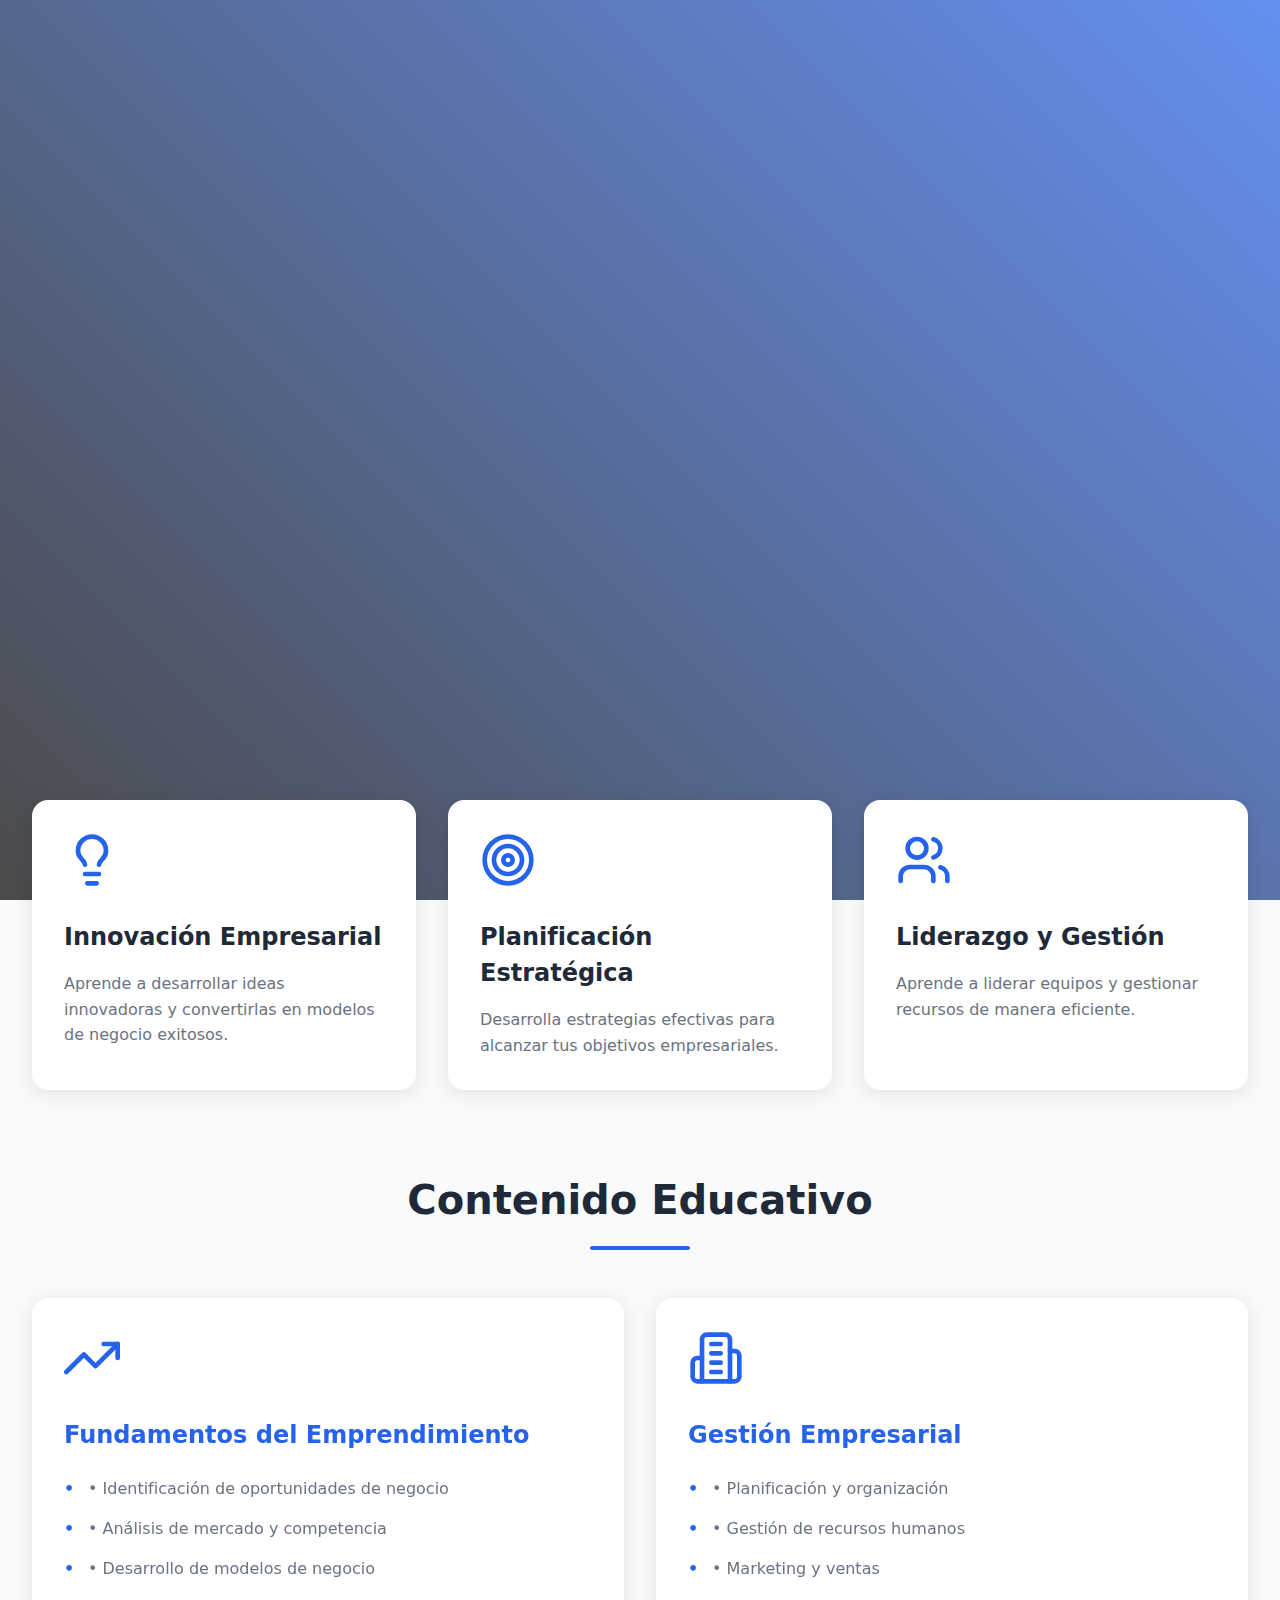
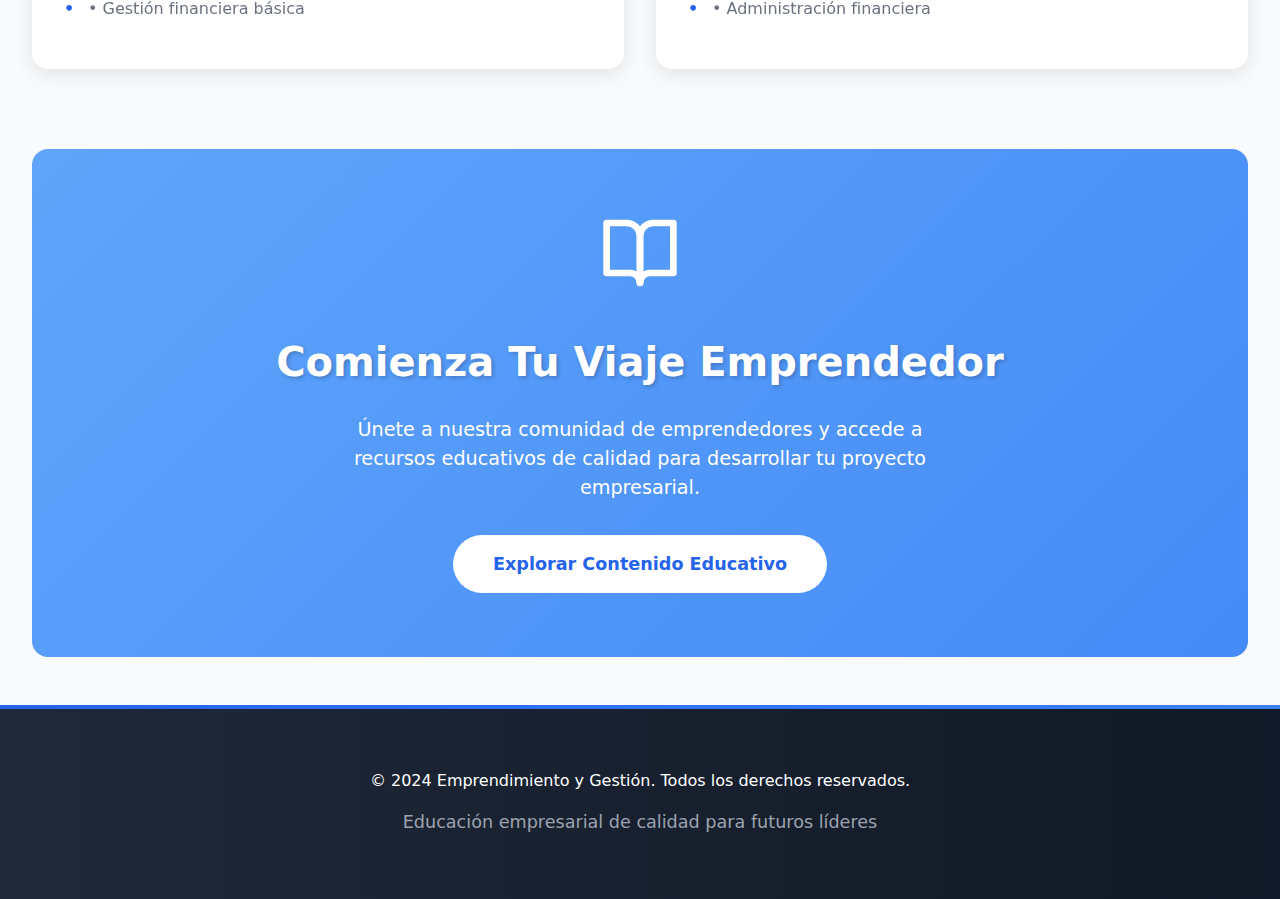
==== index.html @ f1fd8a2b "Add files via upload" ====
<!DOCTYPE html>
<html lang="es">
<head>
    <meta charset="UTF-8">
    <meta name="viewport" content="width=device-width, initial-scale=1.0">
    <title>Emprendimiento y Gestión</title>
    <link rel="stylesheet" href="styles.css">
</head>
<body>
    <div class="min-h-screen">
        <!-- Hero Section -->
        <header class="hero">
            <div class="hero-overlay"></div>
            <div class="hero-content">
                <h1>Emprendimiento y Gestión</h1>
                <p>Descubre las claves del éxito empresarial y desarrolla las habilidades necesarias para convertir tus ideas en realidad</p>
            </div>
        </header>

        <!-- Main Content -->
        <main>
            <!-- Secciones Principales -->
            <section class="features">
                <div class="feature-card">
                    <svg xmlns="http://www.w3.org/2000/svg" class="icon" viewBox="0 0 24 24" fill="none" stroke="currentColor" stroke-width="2" stroke-linecap="round" stroke-linejoin="round">
                        <path d="M15 14c.2-1 .7-1.7 1.5-2.5 1-.9 1.5-2.2 1.5-3.5A6 6 0 0 0 6 8c0 1 .2 2.2 1.5 3.5.7.7 1.3 1.5 1.5 2.5"></path>
                        <path d="M9 18h6"></path>
                        <path d="M10 22h4"></path>
                    </svg>
                    <h3>Innovación Empresarial</h3>
                    <p>Aprende a desarrollar ideas innovadoras y convertirlas en modelos de negocio exitosos.</p>
                </div>
                <div class="feature-card">
                    <svg xmlns="http://www.w3.org/2000/svg" class="icon" viewBox="0 0 24 24" fill="none" stroke="currentColor" stroke-width="2" stroke-linecap="round" stroke-linejoin="round">
                        <circle cx="12" cy="12" r="10"></circle>
                        <circle cx="12" cy="12" r="6"></circle>
                        <circle cx="12" cy="12" r="2"></circle>
                    </svg>
                    <h3>Planificación Estratégica</h3>
                    <p>Desarrolla estrategias efectivas para alcanzar tus objetivos empresariales.</p>
                </div>
                <div class="feature-card">
                    <svg xmlns="http://www.w3.org/2000/svg" class="icon" viewBox="0 0 24 24" fill="none" stroke="currentColor" stroke-width="2" stroke-linecap="round" stroke-linejoin="round">
                        <path d="M16 21v-2a4 4 0 0 0-4-4H6a4 4 0 0 0-4 4v2"></path>
                        <circle cx="9" cy="7" r="4"></circle>
                        <path d="M22 21v-2a4 4 0 0 0-3-3.87"></path>
                        <path d="M16 3.13a4 4 0 0 1 0 7.75"></path>
                    </svg>
                    <h3>Liderazgo y Gestión</h3>
                    <p>Aprende a liderar equipos y gestionar recursos de manera eficiente.</p>
                </div>
            </section>

            <!-- Contenido Educativo -->
            <section class="education">
                <h2>Contenido Educativo</h2>
                <div class="education-grid">
                    <div class="education-card">
                        <svg xmlns="http://www.w3.org/2000/svg" class="icon" viewBox="0 0 24 24" fill="none" stroke="currentColor" stroke-width="2" stroke-linecap="round" stroke-linejoin="round">
                            <path d="M23 6l-9.5 9.5-5-5L1 18"></path>
                            <path d="M17 6h6v6"></path>
                        </svg>
                        <h3>Fundamentos del Emprendimiento</h3>
                        <ul>
                            <li>• Identificación de oportunidades de negocio</li>
                            <li>• Análisis de mercado y competencia</li>
                            <li>• Desarrollo de modelos de negocio</li>
                            <li>• Gestión financiera básica</li>
                        </ul>
                    </div>
                    <div class="education-card">
                        <svg xmlns="http://www.w3.org/2000/svg" class="icon" viewBox="0 0 24 24" fill="none" stroke="currentColor" stroke-width="2" stroke-linecap="round" stroke-linejoin="round">
                            <path d="M6 22V4a2 2 0 0 1 2-2h8a2 2 0 0 1 2 2v18Z"></path>
                            <path d="M6 12H4a2 2 0 0 0-2 2v6a2 2 0 0 0 2 2h2"></path>
                            <path d="M18 9h2a2 2 0 0 1 2 2v9a2 2 0 0 1-2 2h-2"></path>
                            <path d="M10 6h4"></path>
                            <path d="M10 10h4"></path>
                            <path d="M10 14h4"></path>
                            <path d="M10 18h4"></path>
                        </svg>
                        <h3>Gestión Empresarial</h3>
                        <ul>
                            <li>• Planificación y organización</li>
                            <li>• Gestión de recursos humanos</li>
                            <li>• Marketing y ventas</li>
                            <li>• Administración financiera</li>
                        </ul>
                    </div>
                </div>
            </section>

            <!-- Call to Action -->
            <section class="cta">
                <svg xmlns="http://www.w3.org/2000/svg" class="icon" viewBox="0 0 24 24" fill="none" stroke="currentColor" stroke-width="2" stroke-linecap="round" stroke-linejoin="round">
                    <path d="M2 3h6a4 4 0 0 1 4 4v14a3 3 0 0 0-3-3H2z"></path>
                    <path d="M22 3h-6a4 4 0 0 0-4 4v14a3 3 0 0 1 3-3h7z"></path>
                </svg>
                <h2>Comienza Tu Viaje Emprendedor</h2>
                <p>Únete a nuestra comunidad de emprendedores y accede a recursos educativos de calidad para desarrollar tu proyecto empresarial.</p>
                <a href="contenido.html" class="cta-button">Explorar Contenido Educativo</a>
            </section>
        </main>

        <!-- Footer -->
        <footer>
            <p>© 2024 Emprendimiento y Gestión. Todos los derechos reservados.</p>
            <p class="footer-subtitle">Educación empresarial de calidad para futuros líderes</p>
        </footer>
    </div>

    <script src="script.js"></script>
</body>
</html>
---- styles.css ----
/* Base styles */
* {
    margin: 0;
    padding: 0;
    box-sizing: border-box;
}

body {
    font-family: system-ui, -apple-system, sans-serif;
    line-height: 1.5;
    background-color: rgb(249, 250, 251);
    color: #333;
}

.min-h-screen {
    min-height: 100vh;
}

/* Hero Section with Parallax */
.hero {
    position: relative;
    height: 100vh;
    display: flex;
    align-items: center;
    justify-content: center;
    color: white;
    text-align: center;
    overflow: hidden;
}

.hero::before {
    content: '';
    position: absolute;
    top: 0;
    left: 0;
    right: 0;
    bottom: 0;
    background-image: url('https://images.unsplash.com/photo-1552664730-d307ca884978?auto=format&fit=crop&q=80');
    background-size: cover;
    background-position: center;
    background-attachment: fixed;
    transform: scale(1.1);
    z-index: 0;
    transition: transform 0.5s ease-out;
}

.hero:hover::before {
    transform: scale(1.15);
}

.hero-overlay {
    position: absolute;
    top: 0;
    left: 0;
    right: 0;
    bottom: 0;
    background: linear-gradient(45deg, rgba(0,0,0,0.7) 0%, rgba(37,99,235,0.7) 100%);
    z-index: 1;
}

.hero-content {
    position: relative;
    z-index: 2;
    padding: 0 1rem;
    max-width: 800px;
    opacity: 0;
    transform: translateY(20px);
    animation: fadeInUp 1s ease forwards;
}

@keyframes fadeInUp {
    to {
        opacity: 1;
        transform: translateY(0);
    }
}

.hero h1 {
    font-size: 4rem;
    font-weight: bold;
    margin-bottom: 1.5rem;
    text-shadow: 2px 2px 4px rgba(0,0,0,0.3);
}

.hero p {
    font-size: 1.5rem;
    max-width: 36rem;
    margin: 0 auto;
    text-shadow: 1px 1px 2px rgba(0,0,0,0.3);
}

/* Features Section with Hover Effects */
.features {
    display: grid;
    grid-template-columns: repeat(auto-fit, minmax(300px, 1fr));
    gap: 2rem;
    margin: -100px auto 5rem;
    padding: 0 2rem;
    position: relative;
    z-index: 3;
    max-width: 1280px;
}

.feature-card {
    background: white;
    padding: 2rem;
    border-radius: 1rem;
    box-shadow: 0 4px 20px rgba(0, 0, 0, 0.1);
    transition: all 0.3s ease;
    cursor: pointer;
}

.feature-card:hover {
    transform: translateY(-10px);
    box-shadow: 0 8px 30px rgba(37,99,235,0.2);
}

.icon {
    width: 3.5rem;
    height: 3.5rem;
    color: #2563eb;
    margin-bottom: 1.5rem;
    transition: transform 0.3s ease;
}

.feature-card:hover .icon {
    transform: scale(1.1) rotate(5deg);
}

.feature-card h3 {
    font-size: 1.5rem;
    font-weight: bold;
    margin-bottom: 1rem;
    color: #1f2937;
}

.feature-card p {
    color: #6b7280;
    line-height: 1.6;
}

/* Education Section with Card Flip Effect */
.education {
    margin-bottom: 5rem;
    padding: 0 2rem;
}

.education h2 {
    font-size: 2.5rem;
    font-weight: bold;
    text-align: center;
    margin-bottom: 3rem;
    color: #1f2937;
    position: relative;
}

.education h2::after {
    content: '';
    display: block;
    width: 100px;
    height: 4px;
    background: #2563eb;
    margin: 1rem auto 0;
    border-radius: 2px;
}

.education-grid {
    display: grid;
    grid-template-columns: repeat(auto-fit, minmax(300px, 1fr));
    gap: 2rem;
    perspective: 1000px;
}

.education-card {
    background: white;
    padding: 2rem;
    border-radius: 1rem;
    box-shadow: 0 4px 20px rgba(0, 0, 0, 0.1);
    transition: transform 0.6s;
    transform-style: preserve-3d;
    cursor: pointer;
}

.education-card:hover {
    transform: rotateY(10deg);
}

.education-card h3 {
    font-size: 1.5rem;
    font-weight: bold;
    margin-bottom: 1.5rem;
    color: #2563eb;
}

.education-card ul {
    list-style: none;
    color: #6b7280;
}

.education-card li {
    margin-bottom: 1rem;
    padding-left: 1.5rem;
    position: relative;
}

.education-card li::before {
    content: '•';
    color: #2563eb;
    font-weight: bold;
    position: absolute;
    left: 0;
}

/* Call to Action with Gradient Animation */
.cta {
    background: linear-gradient(-45deg, #2563eb, #1d4ed8, #3b82f6, #60a5fa);
    background-size: 400% 400%;
    animation: gradientBG 15s ease infinite;
    color: white;
    text-align: center;
    padding: 4rem 2rem;
    border-radius: 1rem;
    margin: 0 2rem 3rem;
}

@keyframes gradientBG {
    0% { background-position: 0% 50%; }
    50% { background-position: 100% 50%; }
    100% { background-position: 0% 50%; }
}

.cta .icon {
    width: 5rem;
    height: 5rem;
    color: white;
    margin-bottom: 2rem;
    animation: float 3s ease-in-out infinite;
}

@keyframes float {
    0% { transform: translateY(0px); }
    50% { transform: translateY(-10px); }
    100% { transform: translateY(0px); }
}

.cta h2 {
    font-size: 2.5rem;
    font-weight: bold;
    margin-bottom: 1.5rem;
    text-shadow: 2px 2px 4px rgba(0,0,0,0.2);
}

.cta p {
    max-width: 36rem;
    margin: 0 auto 2rem;
    font-size: 1.2rem;
}

.cta-button {
    display: inline-block;
    background: white;
    color: #2563eb;
    font-weight: 600;
    padding: 1rem 2.5rem;
    border: none;
    border-radius: 9999px;
    cursor: pointer;
    text-decoration: none;
    transition: all 0.3s ease;
    font-size: 1.1rem;
}

.cta-button:hover {
    transform: translateY(-3px);
    box-shadow: 0 10px 20px rgba(0,0,0,0.2);
    background: #f3f4f6;
}

/* Footer with Modern Design */
footer {
    background: linear-gradient(to right, #1f2937, #111827);
    color: white;
    text-align: center;
    padding: 4rem 2rem;
    position: relative;
    overflow: hidden;
}

footer::before {
    content: '';
    position: absolute;
    top: 0;
    left: 0;
    right: 0;
    height: 4px;
    background: linear-gradient(to right, #2563eb, #3b82f6);
}

.footer-subtitle {
    color: #9ca3af;
    margin-top: 1rem;
    font-size: 1.1rem;
}

/* Responsive Design Improvements */
@media (max-width: 768px) {
    .hero h1 {
        font-size: 3rem;
    }
    
    .hero p {
        font-size: 1.2rem;
    }
    
    .features {
        margin-top: -50px;
    }
    
    .feature-card,
    .education-card {
        transform: none !important;
    }
    
    .cta {
        margin: 0 1rem 3rem;
        padding: 3rem 1.5rem;
    }
    
    .cta h2 {
        font-size: 2rem;
    }
}

/* Modern Scrollbar */
::-webkit-scrollbar {
    width: 10px;
}

::-webkit-scrollbar-track {
    background: #f1f1f1;
}

::-webkit-scrollbar-thumb {
    background: #2563eb;
    border-radius: 5px;
}

::-webkit-scrollbar-thumb:hover {
    background: #1d4ed8;
}
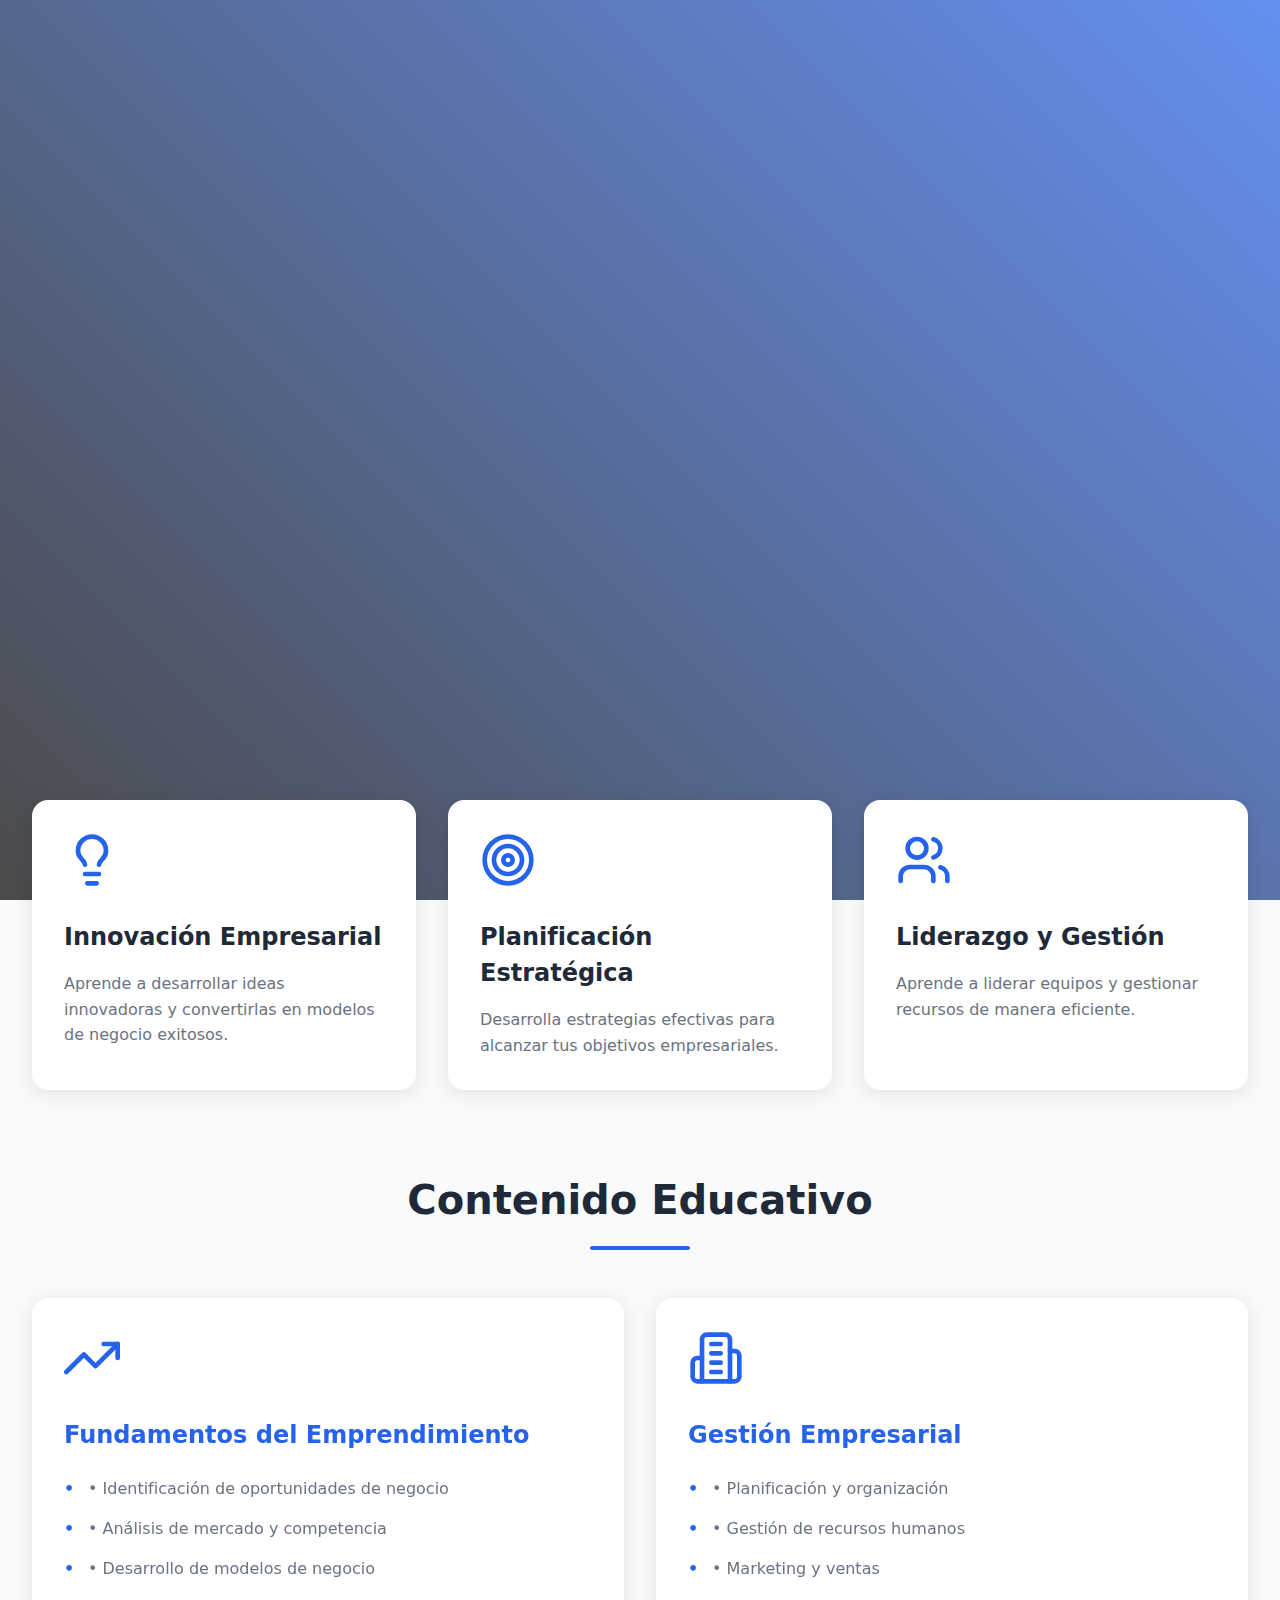
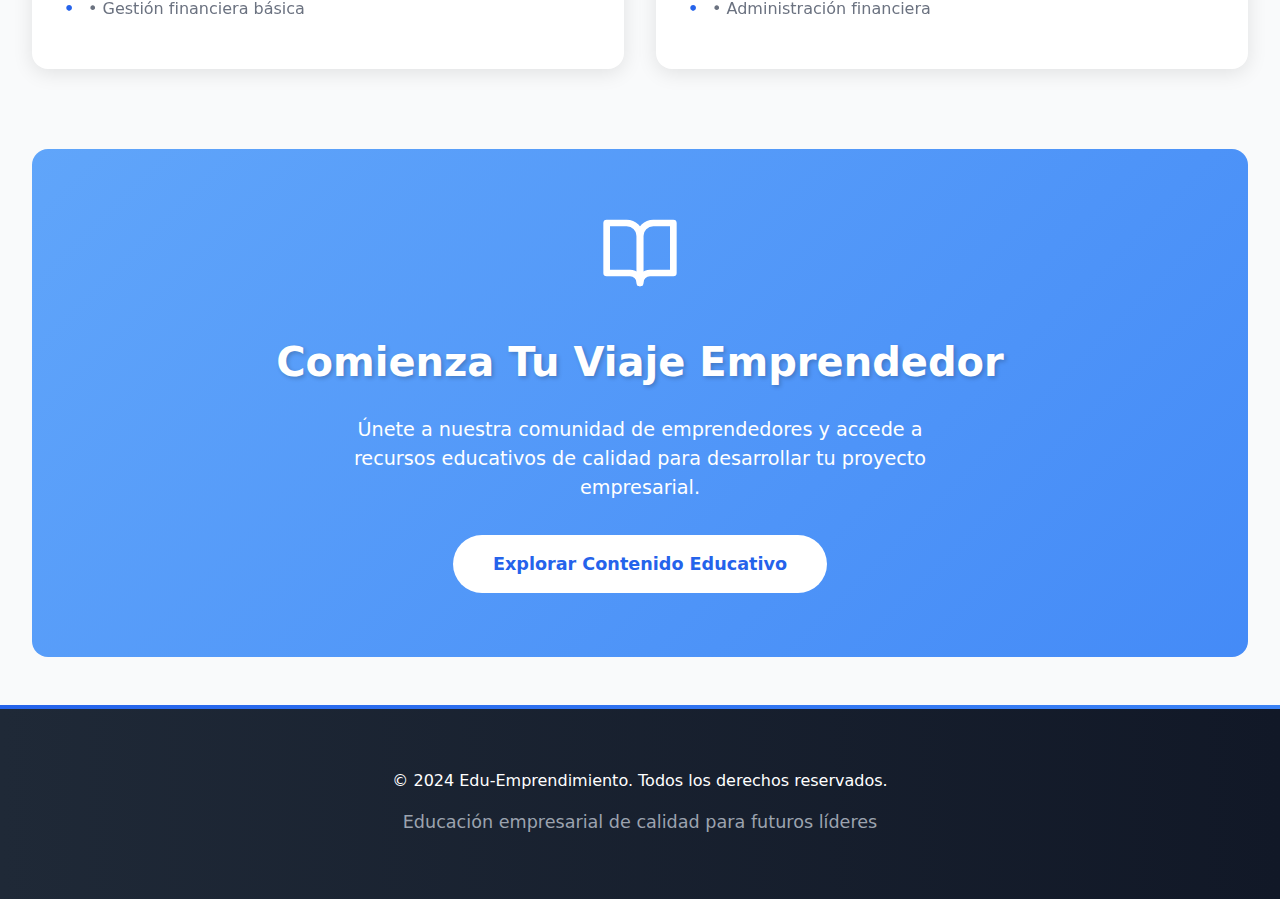
==== commit f46e5b19: "Update index.html" ====
--- a/index.html
+++ b/index.html
@@ -103,11 +103,11 @@
 
         <!-- Footer -->
         <footer>
-            <p>© 2024 Emprendimiento y Gestión. Todos los derechos reservados.</p>
+            <p>© 2024 Edu-Emprendimiento. Todos los derechos reservados.</p>
             <p class="footer-subtitle">Educación empresarial de calidad para futuros líderes</p>
         </footer>
     </div>
 
     <script src="script.js"></script>
 </body>
-</html>+</html>
